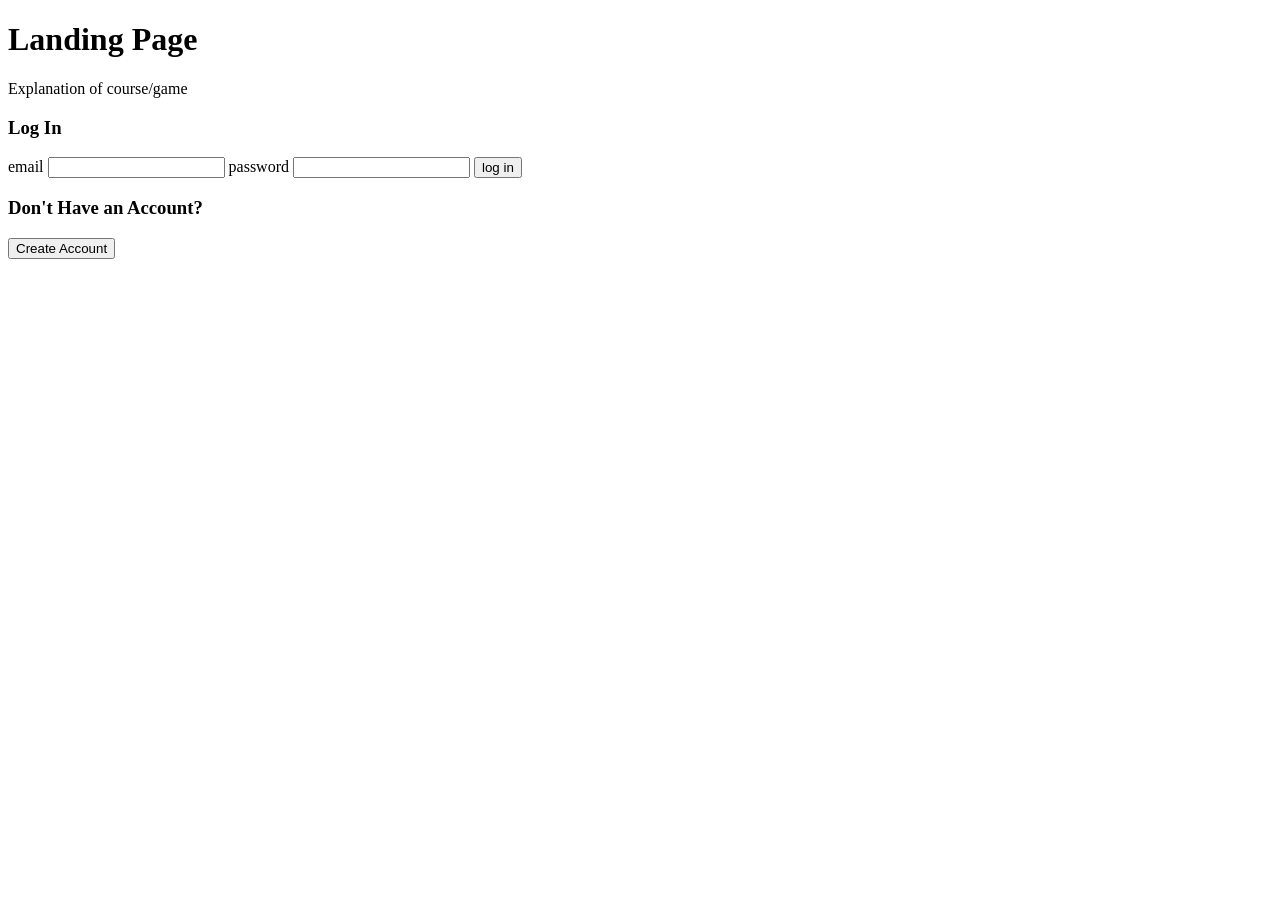
==== frontend/index.html @ 55b42522 "added authentication, create_user, log-in, styles, protected routing" ====
<!DOCTYPE html>
<html lang="en">
<head>
    <meta charset="UTF-8">
    <meta name="viewport" content="width=device-width, initial-scale=1.0">
    <title>Landing Page</title>
    <link rel="stylesheet" href="frontend/general.css">
</head>
<body>
    <h1>Landing Page</h1>
    <div>
        <p>Explanation of course/game</p>
    </div>
    <div>
        <div class="login-container">
            <h3>Log In</h3>
            <form action="/login" method="POST">
                <label for="email">email</label>
                <input name="email" type="email">

                <label for="password">password</label>
                <input name="password" type="password">

                <button type="submit">log in</button>
            </form>
        
        </div>
        <div class="create-account-container">
            <form action="/create_account_user" method="GET">
                <h3>Don't Have an Account?</h3>
                <button type="submit">Create Account</button>
            </form>
        </div>
    </div>
</body>
</html>
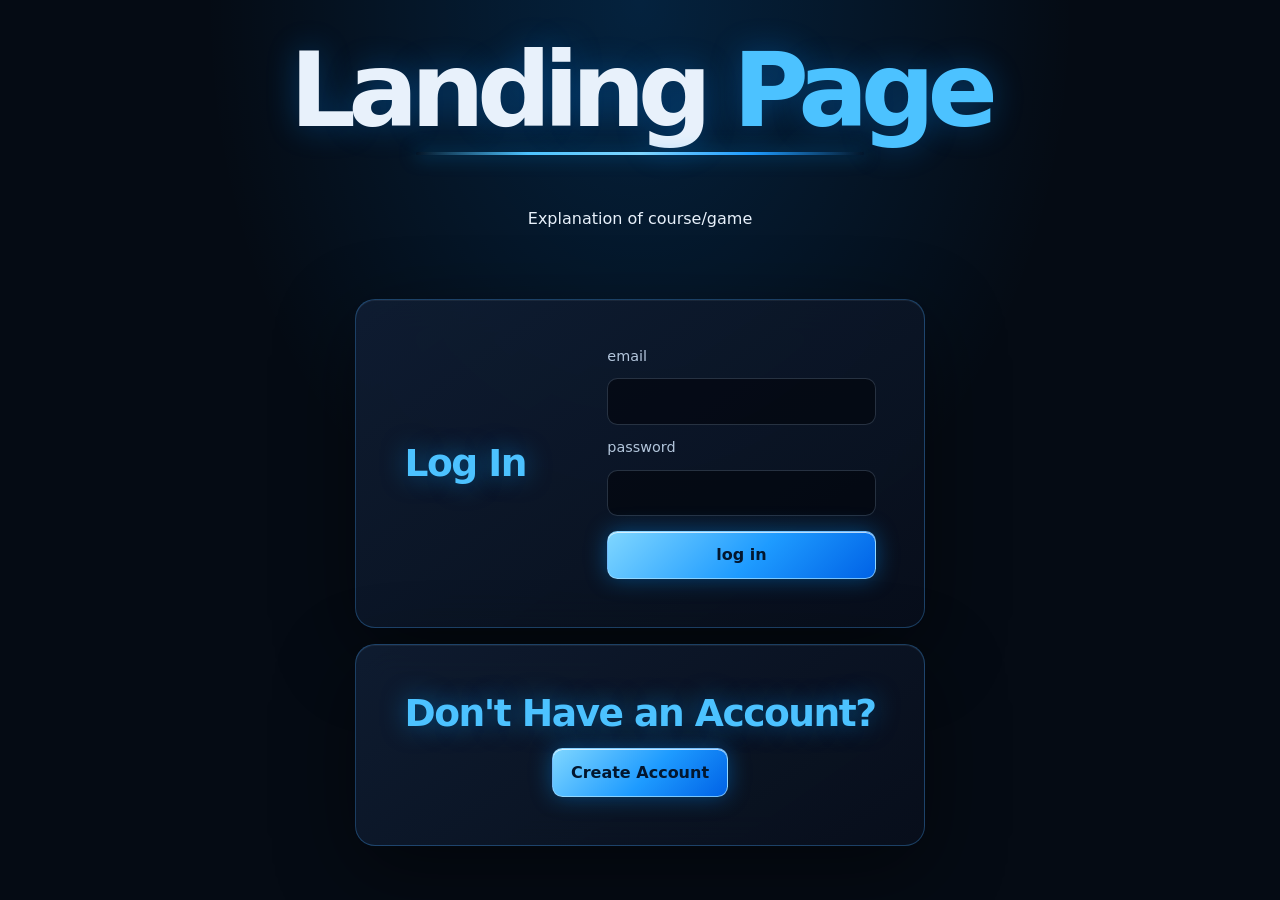
==== commit 579cb5b5: "fixed styling" ====
--- a/frontend/index.html
+++ b/frontend/index.html
@@ -4,10 +4,10 @@
     <meta charset="UTF-8">
     <meta name="viewport" content="width=device-width, initial-scale=1.0">
     <title>Landing Page</title>
-    <link rel="stylesheet" href="frontend/general.css">
+    <link rel="stylesheet" href="/frontend/general.css">
 </head>
 <body>
-    <h1>Landing Page</h1>
+    <h1 class="landing-title">Landing <span>Page</span></h1>
     <div>
         <p>Explanation of course/game</p>
     </div>
@@ -35,5 +35,3 @@
 </body>
 </html>
 
-
-
--- a/frontend/general.css
+++ b/frontend/general.css
@@ -0,0 +1,224 @@
+body {
+    margin: 0;
+    min-height: 100vh;
+    display: flex;
+    align-items: center;
+  flex-direction: column;
+  justify-content: space-evenly;
+    box-sizing: border-box;
+    background: radial-gradient(ellipse at 50% 0%, rgba(0, 140, 255, 0.18), transparent 48%), #050b14;
+    color: #e8f1fb;
+    font-family: Inter, ui-sans-serif, system-ui, -apple-system, BlinkMacSystemFont, "Segoe UI", sans-serif;
+}
+
+.landing-title {
+    position: relative;
+    margin: 0;
+    padding-bottom: 0.8rem;
+    color: #e8f1fb;
+    font-size: clamp(3rem, 11vw, 6.5rem);
+    font-weight: 800;
+    line-height: 1;
+    letter-spacing: -0.075em;
+    text-align: center;
+    text-shadow: 0 0 32px rgba(0, 140, 255, 0.32);
+}
+
+.landing-title span {
+    color: #4cc2ff;
+}
+
+.landing-title::after {
+    position: absolute;
+    right: 18%;
+    bottom: 0;
+    left: 18%;
+    height: 3px;
+    border-radius: 999px;
+    background: linear-gradient(90deg, transparent, #4cc2ff 25%, #7fd6ff 50%, #1e9bff 75%, transparent);
+    box-shadow: 0 0 18px rgba(0, 160, 255, 0.7);
+    content: "";
+}
+
+.login-container, .create-account-container {
+    display: grid;
+    grid-template-rows: auto auto;
+    grid-template-columns: minmax(8rem, 0.8fr) minmax(15rem, 1.2fr);
+    gap: 1.5rem;
+    width: min(42rem, calc(100% - 2rem));
+    box-sizing: border-box;
+    margin: 1rem;
+    padding: clamp(1.5rem, 5vw, 3rem);
+    border: 1px solid rgba(70, 170, 255, 0.3);
+    border-radius: 1.25rem;
+    background: linear-gradient(145deg, rgba(16, 30, 52, 0.88), rgba(8, 15, 28, 0.92));
+    box-shadow: 0 24px 80px rgba(0, 0, 0, 0.45), inset 0 1px rgba(255, 255, 255, 0.06);
+    backdrop-filter: blur(18px);
+    transition: border-color 200ms ease, box-shadow 200ms ease, filter 200ms ease;
+}
+
+.login-container:hover, .create-account-container:hover {
+    border-color: rgba(70, 170, 255, 0.6);
+    filter: brightness(1.12);
+    box-shadow: 0 24px 80px rgba(0, 0, 0, 0.45), 0 0 32px rgba(0, 140, 255, 0.2), inset 0 1px rgba(255, 255, 255, 0.1);
+}
+
+.login-container h3, .create-account-container h3 {
+    grid-row: 1 / 3;
+    grid-column: 1;
+    align-self: center;
+    margin: 0;
+    color: #4cc2ff;
+    font-size: clamp(1.6rem, 4vw, 2.35rem);
+    line-height: 1.1;
+    letter-spacing: -0.04em;
+    text-shadow: 0 0 24px rgba(0, 160, 255, 0.5);
+}
+
+.login-container form, .create-account-container form {
+    grid-row: 1 / 3;
+    grid-column: 2;
+    display: flex;
+    flex-direction: column;
+    gap: 0.9rem;
+}
+
+.create-account-container form {
+    grid-column: 1 / -1;
+    align-items: center;
+    text-align: center;
+}
+
+.login-container label, .create-account-container label {
+    color: #b3c6dc;
+    font-size: 0.9rem;
+}
+
+.login-container input, .create-account-container input {
+    width: 100%;
+    box-sizing: border-box;
+    padding: 0.8rem 0.95rem;
+    border: 1px solid rgba(160, 190, 222, 0.22);
+    border-radius: 0.65rem;
+    outline: none;
+    background: rgba(3, 8, 16, 0.72);
+    color: #f0f7ff;
+    font: inherit;
+    transition: border-color 160ms ease, box-shadow 160ms ease;
+}
+
+.login-container input:focus, .create-account-container input:focus {
+    border-color: #2fb4ff;
+    box-shadow: 0 0 0 3px rgba(0, 160, 255, 0.24);
+}
+
+.login-container button, .create-account-container button {
+    padding: 0.85rem 1.1rem;
+    border: 1px solid rgba(160, 220, 255, 0.7);
+    border-radius: 0.65rem;
+    background: linear-gradient(135deg, #7fd6ff, #1e9bff 55%, #0062e6);
+    color: #03162e;
+    font: inherit;
+    font-weight: 700;
+    cursor: pointer;
+    box-shadow: 0 0 22px rgba(0, 150, 255, 0.4), inset 0 1px rgba(255, 255, 255, 0.7);
+    transition: transform 160ms ease, box-shadow 160ms ease, filter 160ms ease;
+}
+
+.login-container button:hover, .create-account-container button:hover {
+    transform: translateY(-2px);
+    filter: brightness(1.08);
+    box-shadow: 0 0 32px rgba(0, 150, 255, 0.6), inset 0 1px rgba(255, 255, 255, 0.8);
+}
+
+.login-container a, .create-account-container a {
+    color: #4cc2ff;
+    text-decoration-color: rgba(76, 194, 255, 0.45);
+    text-underline-offset: 0.2em;
+}
+
+.login-container form a {
+    text-align: center;
+    font-size: 0.9rem;
+}
+
+#error_msg {
+    width: min(42rem, calc(100% - 2rem));
+    box-sizing: border-box;
+    margin: 0 1rem;
+    text-align: center;
+    color: #ff8a8a;
+}
+
+#error_msg:empty {
+    display: none;
+}
+
+.alert {
+    display: flex;
+    flex-direction: column;
+    align-items: center;
+    gap: 0.6rem;
+    width: min(42rem, calc(100% - 2rem));
+    box-sizing: border-box;
+    margin: 0 1rem;
+    padding: 1.25rem 1.5rem;
+    border: 1px solid rgba(255, 138, 138, 0.45);
+    border-radius: 1.25rem;
+    background: linear-gradient(145deg, rgba(48, 22, 24, 0.88), rgba(24, 11, 12, 0.92));
+    box-shadow: 0 24px 80px rgba(0, 0, 0, 0.45), 0 0 28px rgba(255, 90, 90, 0.12), inset 0 1px rgba(255, 255, 255, 0.06);
+    color: #f3d6d6;
+    text-align: center;
+}
+
+.alert p {
+    margin: 0;
+}
+
+.alert strong {
+    color: #ff8a8a;
+    font-size: 1.15rem;
+}
+
+.alert-email {
+    color: #fff;
+    font-weight: 600;
+    overflow-wrap: anywhere;
+}
+
+.alert-button {
+    margin-top: 0.4rem;
+    padding: 0.7rem 1.6rem;
+    border: 1px solid rgba(160, 220, 255, 0.7);
+    border-radius: 0.65rem;
+    background: linear-gradient(135deg, #7fd6ff, #1e9bff 55%, #0062e6);
+    color: #03162e;
+    font-weight: 700;
+    text-decoration: none;
+    box-shadow: 0 0 22px rgba(0, 150, 255, 0.4), inset 0 1px rgba(255, 255, 255, 0.7);
+    transition: transform 160ms ease, box-shadow 160ms ease, filter 160ms ease;
+}
+
+.alert-button:hover {
+    transform: translateY(-2px);
+    filter: brightness(1.08);
+    box-shadow: 0 0 32px rgba(0, 150, 255, 0.6), inset 0 1px rgba(255, 255, 255, 0.8);
+}
+
+@media (max-width: 600px) {
+    .login-container, .create-account-container {
+        grid-template-columns: 1fr;
+        grid-template-rows: auto auto;
+        gap: 1.25rem;
+    }
+
+    .login-container h3, .create-account-container h3 {
+        grid-row: 1;
+        grid-column: 1;
+    }
+
+    .login-container form, .create-account-container form {
+        grid-row: 2;
+        grid-column: 1;
+    }
+}
